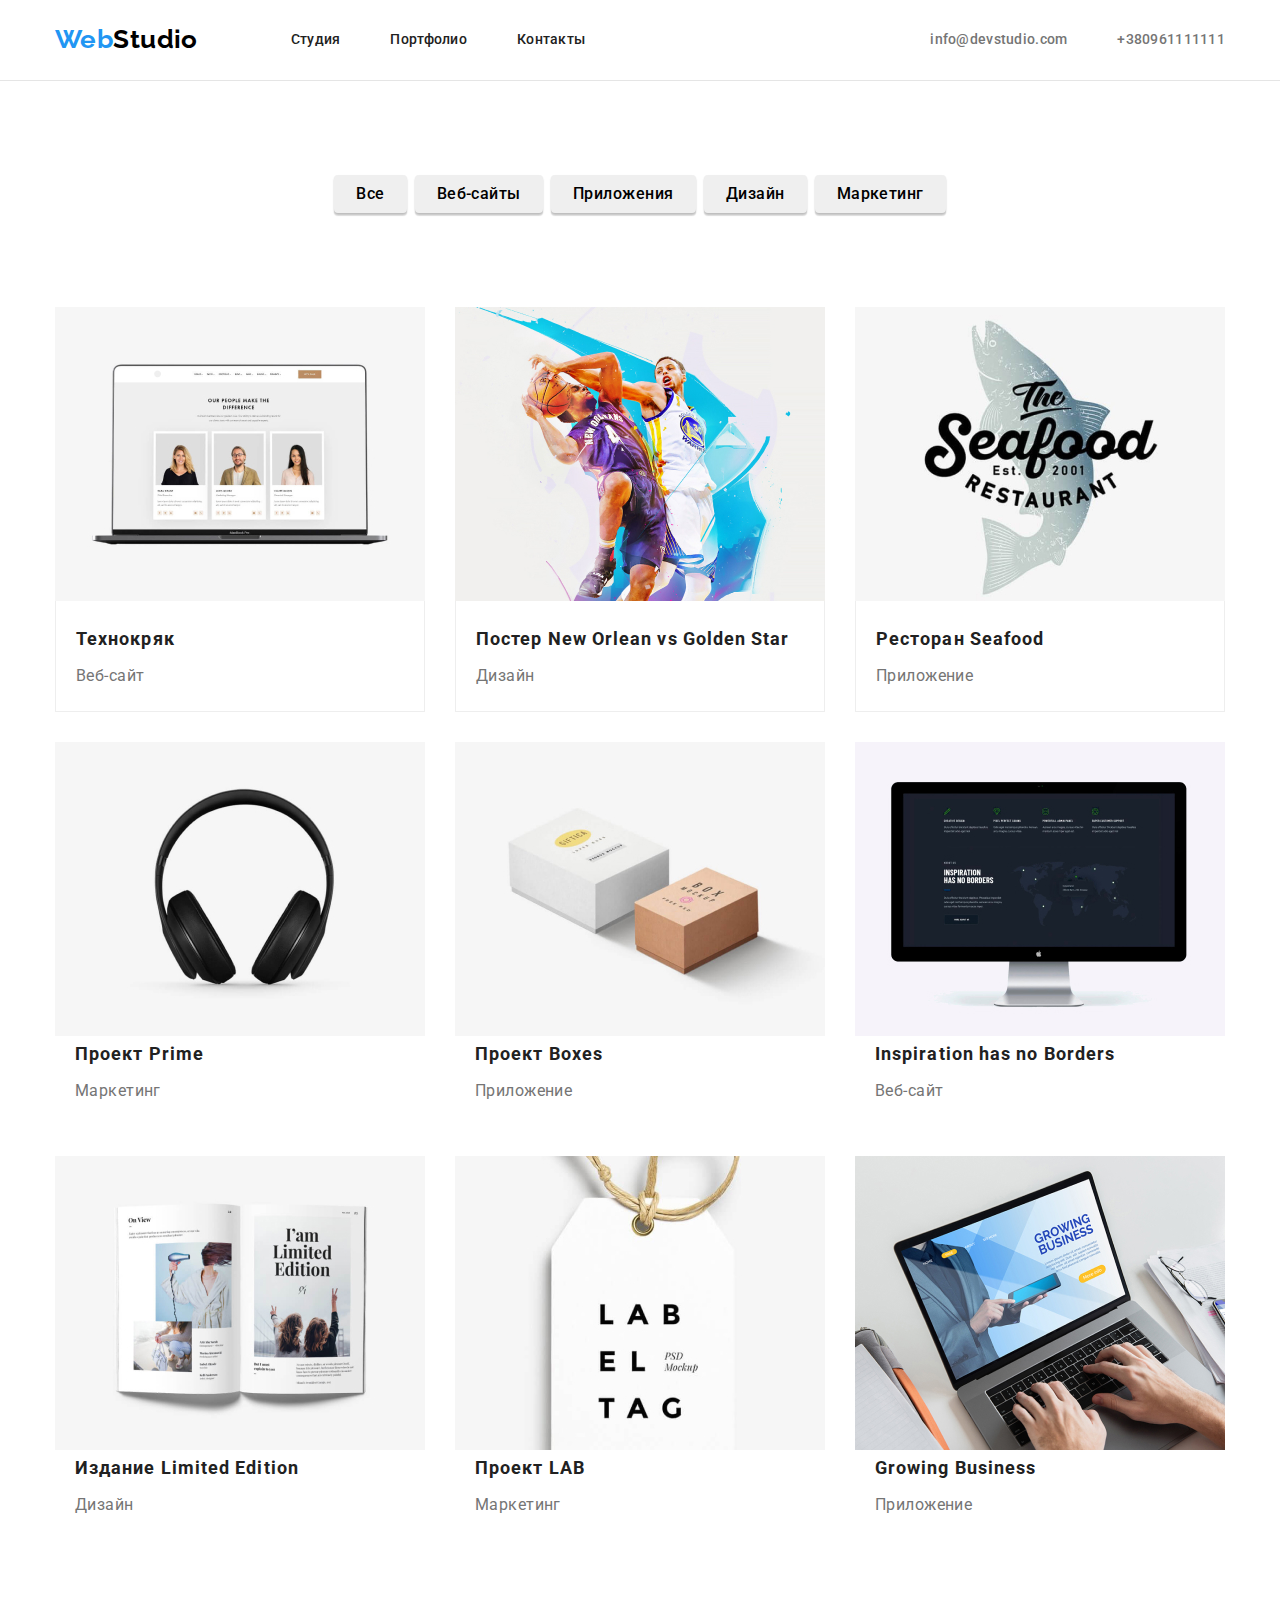
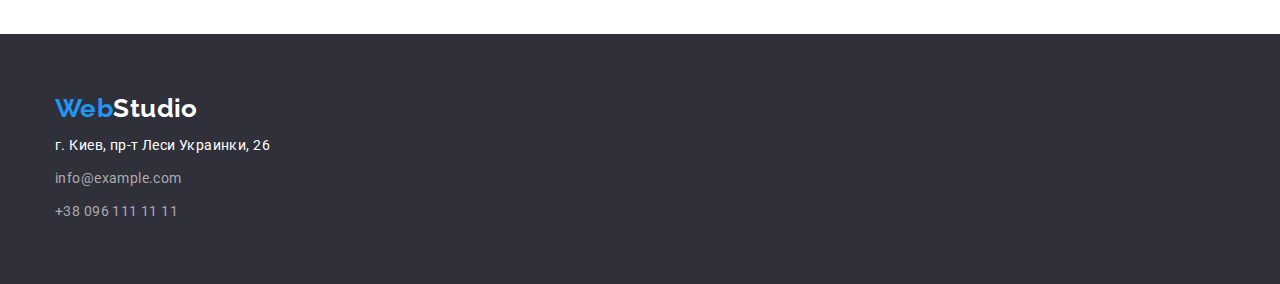
==== portfolio.html @ f9f5e67f "02.12" ====
<!DOCTYPE html>
<html lang="en">
    <head>
        <meta charset="UTF-8">
        <meta http-equiv="X-UA-Compatible" content="IE=edge">
        <meta name="viewport" content="width=device-width, initial-scale=1.0">
        <link rel="preconnect" href="https://fonts.googleapis.com">
        <link rel="preconnect" href="https://fonts.gstatic.com" crossorigin>
        <link href="https://fonts.googleapis.com/css2?family=Raleway:wght@700&family=Roboto:wght@400;500;700;900&display=swap" rel="stylesheet">
        <link rel="preconnect" href="https://fonts.gstatic.com" crossorigin>
        <link rel="stylesheet" href="./css/styles.css">
        <link rel="stylesheet" href="./css/modern-normalize.css">
        <title>Portfolio</title>
    </head>
        <body class="body">
        <!-- header-style-global -->
        <header class="header-line">
            <nav class="container header-nav">
                <!-- /* logo/header/footer */ -->
                <a href="./index.html" class="logo">Web<span class="logo-color">Studio</span></a>
                <!-- site-nav -->
                <ul class="site-nav">
                    <li class="item"><a class="link" href="./index.html">Студия</a></li>
                    <li class="item"><a class="link" href="./portfolio.html">Портфолио</a></li>
                    <li class="item"><a class="link" href="#">Контакты</a></li>
                </ul>
                <!-- site-contact -->
                <ul class="site-contact">
                    <li class="item"><a class="link-contact" href="mailto:info@devstudio.com">info@devstudio.com</a></li>
                    <li class="item"><a class="link-contact" href="tel:+380961111111">+380961111111</a></li>
                </ul>
            </nav>
        </header>
        <!-- main portfolio -->
        <main>
            <!-- button section portfolio -->
            <section>
                <div class="container button-filter">
                    <h1 class="heading-none">button</h1>
                    <ul class="btn-list">
                        <li class="item"><button class="btn" type="button">Все</button></li>
                        <li class="item"><button class="btn" type="button">Веб-сайты</button></li>
                        <li class="item"><button class="btn" type="button">Приложения</button></li>
                        <li class="item"><button class="btn" type="button">Дизайн</button></li>
                        <li class="item"><button class="btn" type="button">Маркетинг</button></li>
                    </ul>
                </div>
            </section>
            <!-- section portfolio -->
            <section>
                <div class="container portfolio">
                    <ul class="portfolio-list">
                        <li class="item">
                            <a class="portfolio-link" href="#">
                                <img src="./images/tehnocreackhw2.jpg" alt="технокряк" width="370">
                                <div class="item-border-portfilio">
                                    <h2 class="portfolio-title">Технокряк</h2>
                                    <p class="portfolio-text">Веб-сайт</p>
                                </div>
                            </a>
                        </li>
                        <li class="item">
                            <a class="portfolio-link" href="#">
                                <img src="./images/OrleanGoldenStarhw2.jpg" alt="Постер New Orlean vs Golden Star" width="370">
                                <div class="item-border-portfilio">
                                    <h2 class="portfolio-title">Постер New Orlean vs Golden Star</h2>
                                    <p class="portfolio-text">Дизайн</p>
                                </div>
                            </a>
                        </li>
                        <li class="item">
                            <a class="portfolio-link" href="#">
                                <img src="./images/seafood.jpg" alt="Ресторан Seafood" width="370">
                                <div class="item-border-portfilio">
                                    <h2 class="portfolio-title">Ресторан Seafood</h2>
                                    <p class="portfolio-text">Приложение</p>
                                </div>
                            </a>
                        </li>
                        <li class="item">
                            <a class="portfolio-link" href="#">
                                <img src="./images/projectprimehw2.jpg" alt="Проект Prime" width="370">
                                <div>
                                    <h2 class="portfolio-title">Проект Prime</h2>
                                    <p class="portfolio-text">Маркетинг</p>
                                </div>
                            </a>
                        </li>
                        <li class="item">
                            <a class="portfolio-link" href="#">
                                <img src="./images/projectboxeshw2.jpg" alt="Проект Boxes" width="370">
                                <div>
                                    <h2 class="portfolio-title">Проект Boxes</h2>
                                    <p class="portfolio-text">Приложение</p>
                                </div>
                            </a>
                        </li>
                        <li class="item">
                            <a class="portfolio-link" href="#">
                                <img src="./images/Inspbordershw2.jpg" alt="Inspiration has no Borders" width="370">
                                <div>
                                    <h2 class="portfolio-title">Inspiration has no Borders</h2>
                                    <p class="portfolio-text">Веб-сайт</p>
                                </div>
                            </a>
                        </li>
                        <li class="item">
                            <a class="portfolio-link" href="#">
                                <img src="./images/limeditionhw2.jpg" alt="Издание Limited Edition" width="370">
                                <div>
                                    <h2 class="portfolio-title">Издание Limited Edition</h2>
                                    <p class="portfolio-text">Дизайн</p>
                                </div>
                            </a>
                        </li>
                        <li class="item">
                            <a class="portfolio-link" href="#">
                                <img src="./images/projectlabhw2.jpg" alt="Проект LAB" width="370">
                                <div>
                                    <h2 class="portfolio-title">Проект LAB</h2>
                                    <p class="portfolio-text">Маркетинг</p>
                                </div>
                            </a>
                        </li>
                        <li class="item">
                            <a class="portfolio-link" href="#">
                                <img src="./images/GrowingBusinesshw2.jpg" alt="Growing Business" width="370">
                                <div>
                                    <h2 class="portfolio-title">Growing Business</h2>
                                    <p class="portfolio-text">Приложение</p>
                                </div>
                            </a>
                        </li>
                    </ul>
                </div>
            </section>
            <!-- footer -->
        <footer class="footer-bgcolor">
            <div class="container main-footer">
                <a href="/" class="logo logo-footer">Web<span class="logo-color-footer">Studio</span></a>
                <address class="address-footer">
                    <ul class="footer-list">
                        <li class="item">
                            <a class="address-link"
                                href="https://www.google.com/maps/place/%D0%B1%D1%83%D0%BB%D1%8C%D0%B2%D0%B0%D1%80+%D0%9B%D0%B5%D1%81%D1%96+%D0%A3%D0%BA%D1%80%D0%B0%D1%97%D0%BD%D0%BA%D0%B8,+26,+%D0%9A%D0%B8%D1%97%D0%B2,+02000/@50.4265807,30.5361971,17z/data=!3m1!4b1!4m5!3m4!1s0x40d4cf0e033ecbe9:0x57a4dffefec77da0!8m2!3d50.4265807!4d30.5383858">г.
                                Киев, пр-т Леси Украинки, 26
                            </a>
                        </li>
                        <li class="item">
                            <a class="address-contact" href="mailto:info@example.com">info@example.com</a>
                        </li>
                        <li class="item">
                            <a class="address-contact" href="tel:+380961111111">+38 096 111 11 11</a>
                        </li>
                    </ul>
                </address>
            </div>
        </footer>
        </main>
        </body>
</html>
---- css/styles.css ----
/* body */
:root {
  --color-text: #212121;
  --background-color-page: #ffffff;
  --color-white: #ffffff;
  --color-silver: #757575;
  --color-blu-: #2196f3;
}
.body {
  font-family: "Roboto", sans-serif;
  font-size: 14px;
  letter-spacing: 0.03em;
  color: var(--color-text);
  background-color: var(--background-color-page);
  font-style: normal;
}
ul {
  list-style: none;
}
h1,
h2,
h3,
h4,
h5,
h6,
p,
ul {
  margin: 0px;
  padding: 0px;
}

img {
  display: block;
  max-width: 100%;
  height: auto;
}
.container {
  width: 1200px;
  padding-left: 15px;
  padding-right: 15px;
  margin: 0 auto;
  /* outline: 1px solid tomato; */
}
/* header-style-global */
.header-line {
  border-bottom: 1px solid #e5e5e5;
}
.header-nav {
  display: flex;
  align-items: center;
  /* border-bottom: 1px solid #e5e5e5; */
}
.logo {
  font-family: "Raleway", sans-serif;
  font-weight: bold;
  font-size: 26px;
  color: var(--color-blu-);
  text-decoration: none;
}
.logo-color {
  color: #000000;
}
/* site-nav */
.site-nav {
  display: flex;
  margin-left: 93px;

  color: var(--color-text);
  font-weight: 500;
  font-size: 14px;
  line-height: 1.14;
  letter-spacing: 0.02em;
  text-decoration: none;
}
.site-nav .item + .item {
  margin-left: 50px;
}
.site-nav .link {
  display: block;
  padding-top: 32px;
  padding-bottom: 32px;

  color: var(--color-text);
  text-decoration: none;
}
.link:hover,
.link:focus {
  color: var(--color-blu-);
}
/* site-contact */
.site-contact .item + .item {
  margin-left: 50px;
}
.site-contact {
  display: flex;
  margin-left: auto;

  font-weight: 500;
  font-size: 14px;
  line-height: 1.14;
  letter-spacing: 0.02em;
}
.link-contact {
  color: var(--color-silver);
  text-decoration: none;
}
.link-contact:hover {
  color: var(--color-blu-);
}
/* =======studio======= */
/* main-studio */
/* hero-studio */
.hero-studio {
  text-align: center;
  background-color: #2f303a;
  /* border: 1px solid tomato; */
}
.nav-studio {
  padding-top: 200px;
  padding-bottom: 196px;
}
.caption-studio {
  /* outline: 1px solid #2196f3; */
  /* background-color: brown; */

  /* margin-top: 200px; */
  margin-bottom: 30px;

  font-weight: 900;
  font-size: 44px;
  line-height: 1.363;
  letter-spacing: 0.06em;
  text-transform: uppercase;
  color: var(--color-white);
}
.btn-studio {
  /* margin-bottom: 200px; */
  min-width: 200px;
  padding: 10px 32px;
  display: inline-block;
  border-radius: 4px;
  border-color: transparent;

  background-color: var(--color-blu-);
  color: var(--color-white);

  font-size: 16px;
  line-height: 1.875;
  align-items: center;
  text-align: center;
  letter-spacing: 0.06em;
  cursor: pointer;
}
/* features-studio */
/* .features-studio {
  padding-top: 94px;
  padding-bottom: 94px;
  border: 1px solid tomato;
} */
.nav-features-studio {
  padding-top: 94px;
  padding-bottom: 94px;
}
.heading-none {
  display: none;
}
/* features-list */
.features-list {
  display: flex;
  justify-content: space-between;
}
.features-list .item {
  width: 270px;
  margin-right: 30px;
}
.features-list .item:last-child {
  margin-right: 0px;
}
/* features-item */
.studio-title {
  margin-bottom: 10px;

  font-size: 14px;
  line-height: 1.875;
  letter-spacing: 0.03em;
  text-transform: uppercase;
  color: var(--color-text);
}
.studio-text {
  font-size: 14px;
  line-height: 1.714;
  letter-spacing: 0.03em;
  color: var(--color-silver);
}
/* photo-studio */
.nav-photo {
  padding-bottom: 94px;
}
.photo-title {
  margin-bottom: 50px;

  font-size: 36px;
  line-height: 1.16;
  text-align: center;
  letter-spacing: 0.03em;
  color: var(--color-text);
}
.photo-list {
  display: flex;
}
.photo-list .item + .item {
  margin-left: 30px;
}

/* studio-team */
.studio-team {
  display: flex;
  background-color: #f5f4fa;
}
.studio-team .item {
  width: 270px;
  margin-right: 30px;
  margin-bottom: 94px;

  box-shadow: 0px 1px 3px rgba(0, 0, 0, 0.12), 0px 1px 1px rgba(0, 0, 0, 0.14),
    0px 2px 1px rgba(0, 0, 0, 0.2);
  border-radius: 0px 0px 4px 4px;
  background-color: var(--color-white);
}
.studio-team .item:last-child {
  margin-right: 0px;
}
.studio-team-title {
  margin-top: 94px;
  margin-bottom: 50px;

  font-size: 36px;
  line-height: 1.16;
  text-align: center;
  letter-spacing: 0.03em;
  color: var(--color-text);
}
.studio-team-worker {
  margin-top: 30px;

  font-weight: 500;
  font-size: 16px;
  line-height: 1.187;
  text-align: center;
  letter-spacing: 0.03em;
  color: var(--color-text);
}
.studio-team-text {
  margin-top: 10px;
  margin-bottom: 30px;

  font-size: 16px;
  line-height: 1.187;
  text-align: center;
  letter-spacing: 0.03em;
  color: var(--color-silver);
}

/* footer-style-global */
.footer-bgcolor {
  background-color: #2f303a;
}
/* .main-footer {
 background-color: #2f303a; 
}*/
.logo-footer {
  display: inline-block;
  margin-top: 60px;
  margin-bottom: 10px;
}
.footer-list {
  display: inline-block;
  margin-bottom: 60px;
}
.footer-list .item {
  margin-top: 9px;
}
.footer-list .item:first-child {
  margin-top: 0px;
}
.logo-color-footer {
  color: var(--color-white);
}
.address-link {
  display: inline-block;

  font-size: 14px;
  line-height: 1.714;
  color: var(--color-white);
  font-style: normal;
  text-decoration: none;
}
.address-contact {
  display: inline-block;

  letter-spacing: 0.03em;
  font-size: 14px;
  line-height: 1.714;
  text-decoration: none;
  font-style: normal;
  color: #acaab0;
}
/* =======portfolio======= */
/* main-portfolio */
/* button-section-portfolio */
.button-filter {
  text-align: center;
  padding-top: 94px;
}
.btn-list {
  display: inline-flex;
}
.btn-list .item + .item {
  margin-left: 8px;
}
.btn-list .btn {
  display: inline-block;
  border: transparent;
  /* border: 1px solid transparent; */
  border-radius: 4px;
  padding: 6px 22px;

  font-weight: 500;
  font-size: 16px;
  line-height: 1.625;
  letter-spacing: 0.03em;
  box-shadow: 0px 3px 1px rgba(0, 0, 0, 0.1), 0px 1px 2px rgba(0, 0, 0, 0.08),
    0px 2px 2px rgba(0, 0, 0, 0.12);
  cursor: pointer;
}
.btn:hover {
  background-color: #2196f3;
  color: var(--color-white);
}
/* section portfolio */
.portfolio {
  /* text-align: center; */
  padding-top: 94px;
  padding-bottom: 94px;
}
.portfolio .portfolio-list {
  display: flex;
  flex-wrap: wrap;
}
.item-border-portfilio {
  padding-top: 20px;
  border-bottom: 1px solid #eeeeee;
  border-left: 1px solid #eeeeee;
  border-right: 1px solid #eeeeee;
}
.portfolio-list .item {
  margin-right: 30px;
  margin-bottom: 30px;

  /* border: 1px solid #eeeeee; */
}
.portfolio-list .item:nth-child(3n) {
  margin-right: 0px;
}
.portfolio-list .item:nth-last-child(-n + 3) {
  margin-bottom: 0px;
}
.portfolio .portfolio-link {
  text-decoration: none;
}
.portfolio .portfolio-title {
  /* margin-top: 20px; */
  margin-left: 20px;

  font-weight: 700;
  font-size: 18px;
  line-height: 2;
  letter-spacing: 0.06em;
  color: var(--color-text);
}
.portfolio .portfolio-text {
  margin-top: 4px;
  margin-bottom: 20px;
  margin-left: 20px;
  font-size: 16px;
  line-height: 1.875;
  color: var(--color-silver);
}
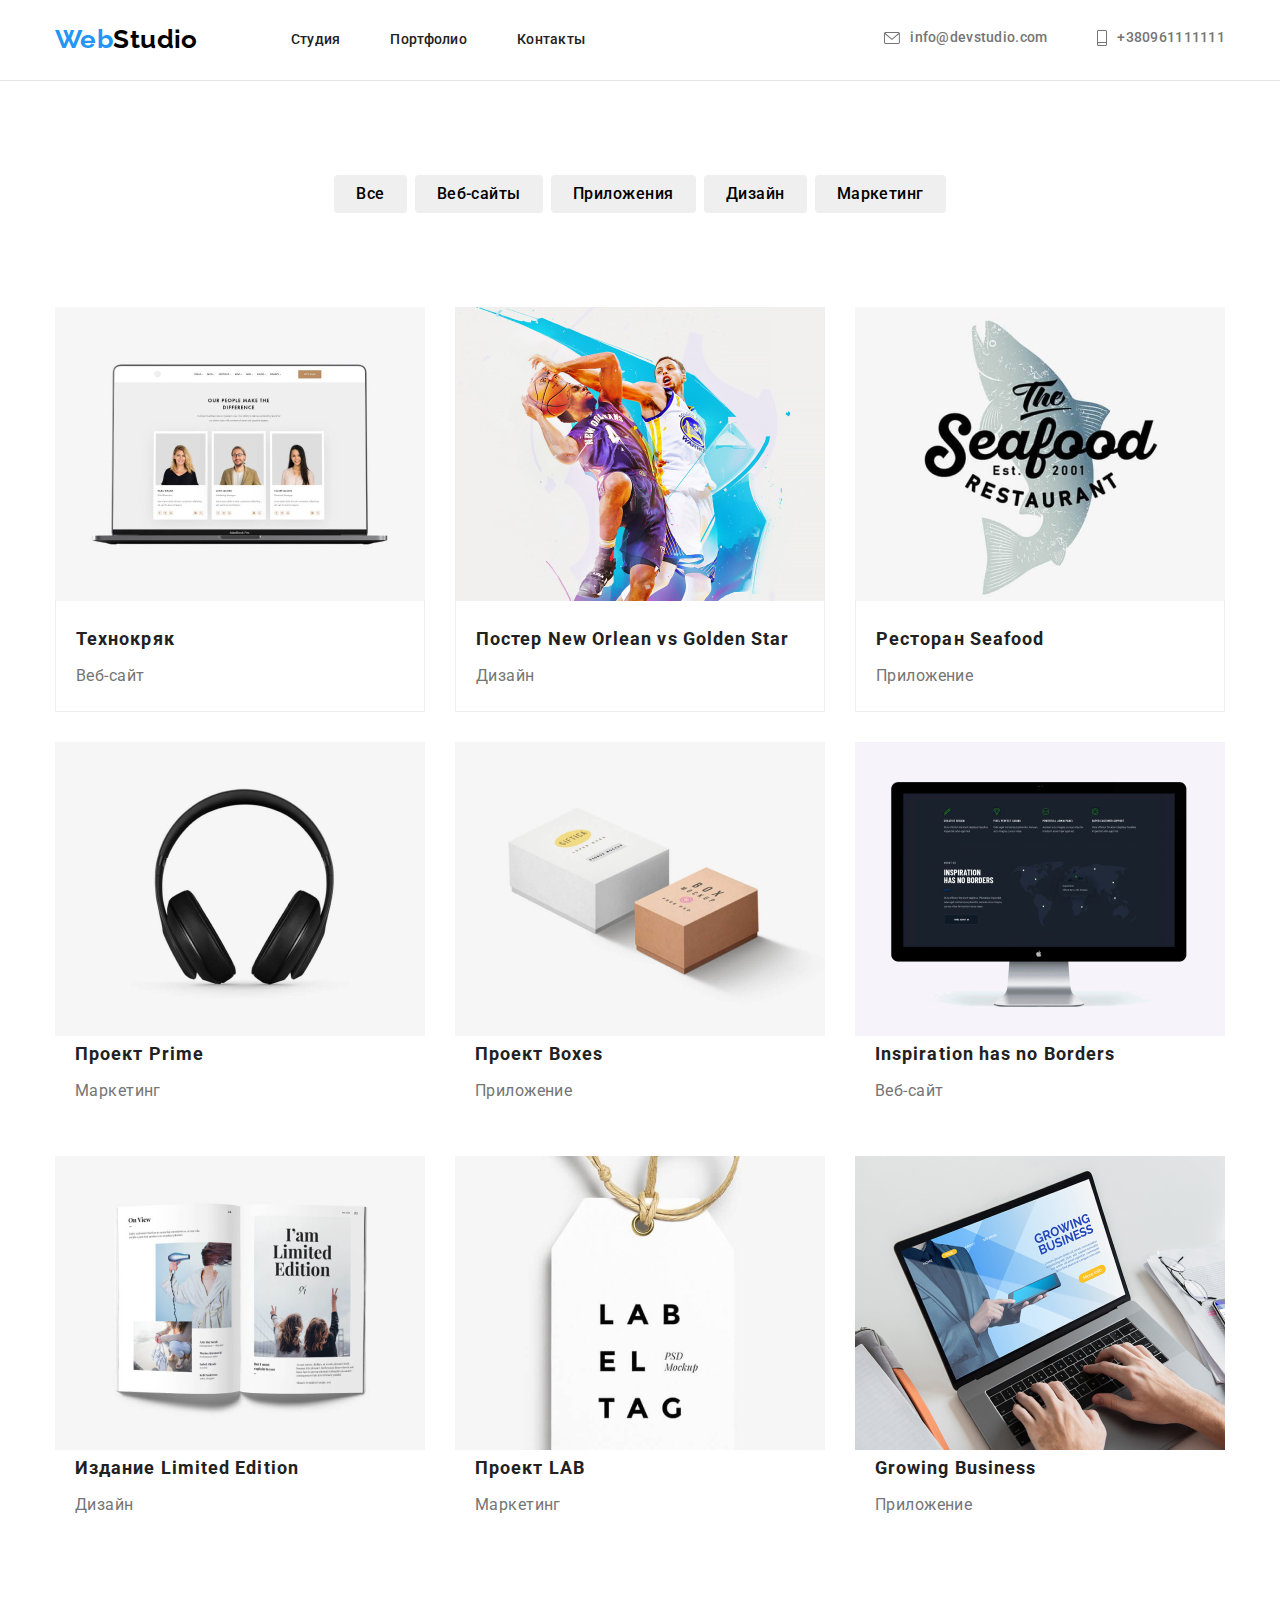
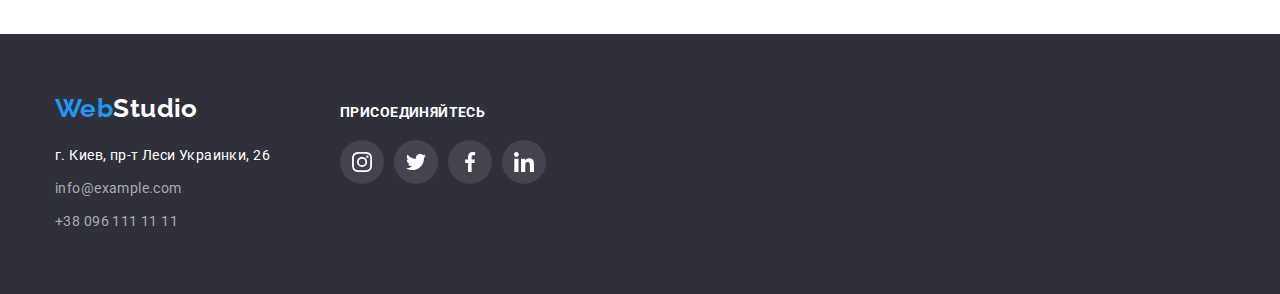
==== commit cf06416f: "15.12" ====
--- a/portfolio.html
+++ b/portfolio.html
@@ -12,7 +12,8 @@
         <link rel="stylesheet" href="./css/modern-normalize.css">
         <title>Portfolio</title>
     </head>
-        <body class="body">
+
+    <body class="body">
         <!-- header-style-global -->
         <header class="header-line">
             <nav class="container header-nav">
@@ -26,8 +27,22 @@
                 </ul>
                 <!-- site-contact -->
                 <ul class="site-contact">
-                    <li class="item"><a class="link-contact" href="mailto:info@devstudio.com">info@devstudio.com</a></li>
-                    <li class="item"><a class="link-contact" href="tel:+380961111111">+380961111111</a></li>
+                    <li class="item">
+                        <a class="link-contact" href="mailto:info@devstudio.com">
+                            <svg class="link-svg-mail icon-contact">
+                                <use href="./images/icons.svg#icon-envelope"></use>
+                            </svg>
+                            info@devstudio.com
+                        </a>
+                    </li>
+                    <li class="item">
+                        <a class="link-contact" href="tel:+380961111111">
+                            <svg class="link-svg-tel icon-contact">
+                                <use href="./images/icons.svg#icon-smartphone"></use>
+                            </svg>
+                            +380961111111
+                        </a>
+                    </li>
                 </ul>
             </nav>
         </header>
@@ -135,27 +150,62 @@
                 </div>
             </section>
             <!-- footer -->
-        <footer class="footer-bgcolor">
-            <div class="container main-footer">
-                <a href="/" class="logo logo-footer">Web<span class="logo-color-footer">Studio</span></a>
-                <address class="address-footer">
-                    <ul class="footer-list">
-                        <li class="item">
-                            <a class="address-link"
-                                href="https://www.google.com/maps/place/%D0%B1%D1%83%D0%BB%D1%8C%D0%B2%D0%B0%D1%80+%D0%9B%D0%B5%D1%81%D1%96+%D0%A3%D0%BA%D1%80%D0%B0%D1%97%D0%BD%D0%BA%D0%B8,+26,+%D0%9A%D0%B8%D1%97%D0%B2,+02000/@50.4265807,30.5361971,17z/data=!3m1!4b1!4m5!3m4!1s0x40d4cf0e033ecbe9:0x57a4dffefec77da0!8m2!3d50.4265807!4d30.5383858">г.
-                                Киев, пр-т Леси Украинки, 26
-                            </a>
-                        </li>
-                        <li class="item">
-                            <a class="address-contact" href="mailto:info@example.com">info@example.com</a>
-                        </li>
-                        <li class="item">
-                            <a class="address-contact" href="tel:+380961111111">+38 096 111 11 11</a>
-                        </li>
-                    </ul>
-                </address>
-            </div>
-        </footer>
+            <footer class="footer-bgcolor">
+                <div class="container footer-block">
+                    <div class="main-footer">
+                        <a href="/" class="logo logo-footer">Web<span class="logo-color-footer">Studio</span></a>
+                        <address class="address-footer">
+                            <ul class="footer-list">
+                                <li class="item">
+                                    <a class="address-link"
+                                        href="https://www.google.com/maps/place/%D0%B1%D1%83%D0%BB%D1%8C%D0%B2%D0%B0%D1%80+%D0%9B%D0%B5%D1%81%D1%96+%D0%A3%D0%BA%D1%80%D0%B0%D1%97%D0%BD%D0%BA%D0%B8,+26,+%D0%9A%D0%B8%D1%97%D0%B2,+02000/@50.4265807,30.5361971,17z/data=!3m1!4b1!4m5!3m4!1s0x40d4cf0e033ecbe9:0x57a4dffefec77da0!8m2!3d50.4265807!4d30.5383858">г.
+                                        Киев, пр-т Леси Украинки, 26
+                                    </a>
+                                </li>
+                                <li class="item">
+                                    <a class="address-contact" href="mailto:info@example.com">info@example.com</a>
+                                </li>
+                                <li class="item">
+                                    <a class="address-contact" href="tel:+380961111111">+38 096 111 11 11</a>
+                                </li>
+                            </ul>
+                        </address>
+                    </div>
+                    <div class="footer-nav-global">
+                        <h2 class="footer-title">присоединяйтесь</h2>
+                        <ul class="footer-nav-list">
+                            <li class="footer-link">
+                                <a href="./" class="footer-icon-link">
+                                    <svg class="footer-item-svg">
+                                        <use href="./images/icons.svg#icon-instagram "></use>
+                                    </svg>
+                                </a>
+                            </li>
+                            <li class="footer-link">
+                                <a href="./" class="footer-icon-link">
+                                    <svg class="footer-item-svg">
+                                        <use href="./images/icons.svg#icon-twitter"></use>
+                                    </svg>
+                                </a>
+                            </li>
+                            <li class="footer-link">
+                                <a href="./" class="footer-icon-link">
+                                    <svg class="footer-item-svg">
+                                        <use href="./images/icons.svg#icon-facebook"></use>
+                                    </svg>
+                                </a>
+                            </li>
+                            <li class="footer-link">
+                                <a href="./" class="footer-icon-link">
+                                    <svg class="footer-item-svg">
+                                        <use href="./images/icons.svg#icon-linkedin"></use>
+                                    </svg>
+                                </a>
+                            </li>
+                        </ul>
+                    </div>
+                </div>
+            </footer>
         </main>
-        </body>
+    </body>
 </html>--- a/css/styles.css
+++ b/css/styles.css
@@ -5,6 +5,9 @@
   --color-white: #ffffff;
   --color-silver: #757575;
   --color-blu-: #2196f3;
+  --color-F5F4FA-: #f5f4fa;
+  --color-border: #afb1b8;
+  --color-customers: #afb1b8;
 }
 .body {
   font-family: "Roboto", sans-serif;
@@ -103,7 +106,33 @@
 .link-contact {
   color: var(--color-silver);
   text-decoration: none;
-}
+  display: inline-flex;
+  align-items: center;
+}
+
+.link-svg-mail {
+  width: 16px;
+  height: 12px;
+  margin-right: 10px;
+  align-items: center;
+  fill: var(--color-silver);
+}
+
+.link-svg-tel {
+  width: 10px;
+  height: 16px;
+  margin-right: 10px;
+  fill: var(--color-silver);
+}
+.link-contact:hover .link-svg-mail,
+.link-contact:focus .link-svg-mail {
+  fill: var(--color-blu-);
+}
+.link-contact:hover .link-svg-tel,
+.link-contact:focus .link-svg-tel {
+  fill: var(--color-blu-);
+}
+.link-contact:hover,
 .link-contact:hover {
   color: var(--color-blu-);
 }
@@ -115,15 +144,24 @@
   background-color: #2f303a;
   /* border: 1px solid tomato; */
 }
+.hero-bgimage {
+  max-width: 1600px;
+  background-image: linear-gradient(
+      to right,
+      rgba(47, 48, 58, 0.4),
+      rgba(47, 48, 58, 0.4)
+    ),
+    url(../images/Hero1compress.jpg);
+  background-position: center;
+  background-size: cover;
+  margin-left: auto;
+  margin-right: auto;
+}
 .nav-studio {
   padding-top: 200px;
   padding-bottom: 196px;
 }
 .caption-studio {
-  /* outline: 1px solid #2196f3; */
-  /* background-color: brown; */
-
-  /* margin-top: 200px; */
   margin-bottom: 30px;
 
   font-weight: 900;
@@ -134,7 +172,6 @@
   color: var(--color-white);
 }
 .btn-studio {
-  /* margin-bottom: 200px; */
   min-width: 200px;
   padding: 10px 32px;
   display: inline-block;
@@ -169,12 +206,22 @@
   display: flex;
   justify-content: space-between;
 }
-.features-list .item {
+.features-list .features-item {
   width: 270px;
   margin-right: 30px;
 }
-.features-list .item:last-child {
+.features-list .features-item:last-child {
   margin-right: 0px;
+}
+.features-box {
+  display: flex;
+  width: 270px;
+  height: 120px;
+  justify-content: center;
+  align-items: center;
+  border-radius: 4px;
+  margin-bottom: 30px;
+  background-color: var(--color-F5F4FA-);
 }
 /* features-item */
 .studio-title {
@@ -260,28 +307,105 @@
   letter-spacing: 0.03em;
   color: var(--color-silver);
 }
+.social-list {
+  display: flex;
+  align-items: center;
+  justify-content: center;
+  margin-bottom: 30px;
+}
+.studio-team-link {
+  align-items: center;
+  justify-content: center;
+}
+.studio-team-item-svg {
+  width: 20px;
+  height: 20px;
+  fill: #afb1b8;
+}
+.studio-team-link {
+  display: inline-flex;
+  margin-right: 10px;
+  width: 44px;
+  height: 44px;
+  border-radius: 50%;
+}
+.social-link :hover,
+.social-link :focus {
+  background-color: var(--color-blu-);
+}
+.social-link :hover .studio-team-item-svg,
+.social-link :focus .studio-team-item-svg {
+  fill: #ffffff;
+}
+/* studio custumers  */
+.customers {
+  text-align: center;
+}
+.customers-section {
+  margin-bottom: 94px;
+}
+.customers-title {
+  margin-top: 108px;
+  margin-bottom: 50px;
+
+  font-weight: bold;
+  font-size: 36px;
+  line-height: 1.16;
+  letter-spacing: 0.03em;
+}
+.customers-list {
+  display: flex;
+  align-items: center;
+  justify-content: space-between;
+  height: 92px;
+}
+
+.customers-item {
+  display: flex;
+  width: 170px;
+  height: 92px;
+  align-items: center;
+  justify-content: center;
+  margin-right: 30px;
+
+  border: 1px solid var(--color-border);
+  border-radius: 4px;
+}
+.customers-item :last-child {
+  margin-right: 0px;
+}
+.customers-item-svg {
+  width: 85px;
+  height: 41px;
+  fill: var(--color-customers);
+}
+.customers-item:hover,
+.customers-item:focus {
+  border-color: var(--color-blu-);
+}
+.customers-item-svg:hover,
+.customers-item-svg:focus {
+  fill: var(--color-blu-);
+}
 
 /* footer-style-global */
 .footer-bgcolor {
   background-color: #2f303a;
 }
-/* .main-footer {
- background-color: #2f303a; 
-}*/
 .logo-footer {
   display: inline-block;
   margin-top: 60px;
-  margin-bottom: 10px;
+  margin-bottom: 20px;
 }
 .footer-list {
   display: inline-block;
   margin-bottom: 60px;
 }
 .footer-list .item {
-  margin-top: 9px;
-}
-.footer-list .item:first-child {
-  margin-top: 0px;
+  margin-bottom: 9px;
+}
+.footer-list .item:last-child {
+  margin-bottom: 0px;
 }
 .logo-color-footer {
   color: var(--color-white);
@@ -304,6 +428,53 @@
   text-decoration: none;
   font-style: normal;
   color: #acaab0;
+}
+.footer-block {
+  display: flex;
+  align-items: baseline;
+}
+.footer-nav-global {
+  margin-left: 70px;
+  /* margin-top: 72px; */
+  /* outline: 1px solid tomato; */
+}
+
+.footer-title {
+  color: var(--color-white);
+
+  font-size: 14px;
+  line-height: 16px;
+  letter-spacing: 0.03em;
+  text-transform: uppercase;
+}
+.footer-nav-list {
+  display: flex;
+  margin-top: 20px;
+}
+.footer-icon-link {
+  align-items: center;
+  justify-content: center;
+  background-color: #43444d;
+}
+.footer-item-svg {
+  width: 20px;
+  height: 20px;
+  fill: var(--color-white);
+}
+.footer-icon-link {
+  display: inline-flex;
+  margin-right: 10px;
+  width: 44px;
+  height: 44px;
+  border-radius: 50%;
+}
+.footer-link :hover,
+.footer-link :focus {
+  background-color: var(--color-blu-);
+}
+.footer-link :hover .footer-item-svg,
+.footer-link :focus .footer-item-svg {
+  fill: #ffffff;
 }
 /* =======portfolio======= */
 /* main-portfolio */
@@ -329,13 +500,13 @@
   font-size: 16px;
   line-height: 1.625;
   letter-spacing: 0.03em;
-  box-shadow: 0px 3px 1px rgba(0, 0, 0, 0.1), 0px 1px 2px rgba(0, 0, 0, 0.08),
-    0px 2px 2px rgba(0, 0, 0, 0.12);
   cursor: pointer;
 }
 .btn:hover {
   background-color: #2196f3;
   color: var(--color-white);
+  box-shadow: 0px 3px 1px rgba(0, 0, 0, 0.1), 0px 1px 2px rgba(0, 0, 0, 0.08),
+    0px 2px 2px rgba(0, 0, 0, 0.12);
 }
 /* section portfolio */
 .portfolio {
@@ -358,6 +529,12 @@
   margin-bottom: 30px;
 
   /* border: 1px solid #eeeeee; */
+}
+
+.portfolio-list .item:hover,
+.portfolio-list .item:focus {
+  box-shadow: 0px 1px 1px rgba(0, 0, 0, 0.12), 0px 4px 4px rgba(0, 0, 0, 0.06),
+    1px 4px 6px rgba(0, 0, 0, 0.16);
 }
 .portfolio-list .item:nth-child(3n) {
   margin-right: 0px;
